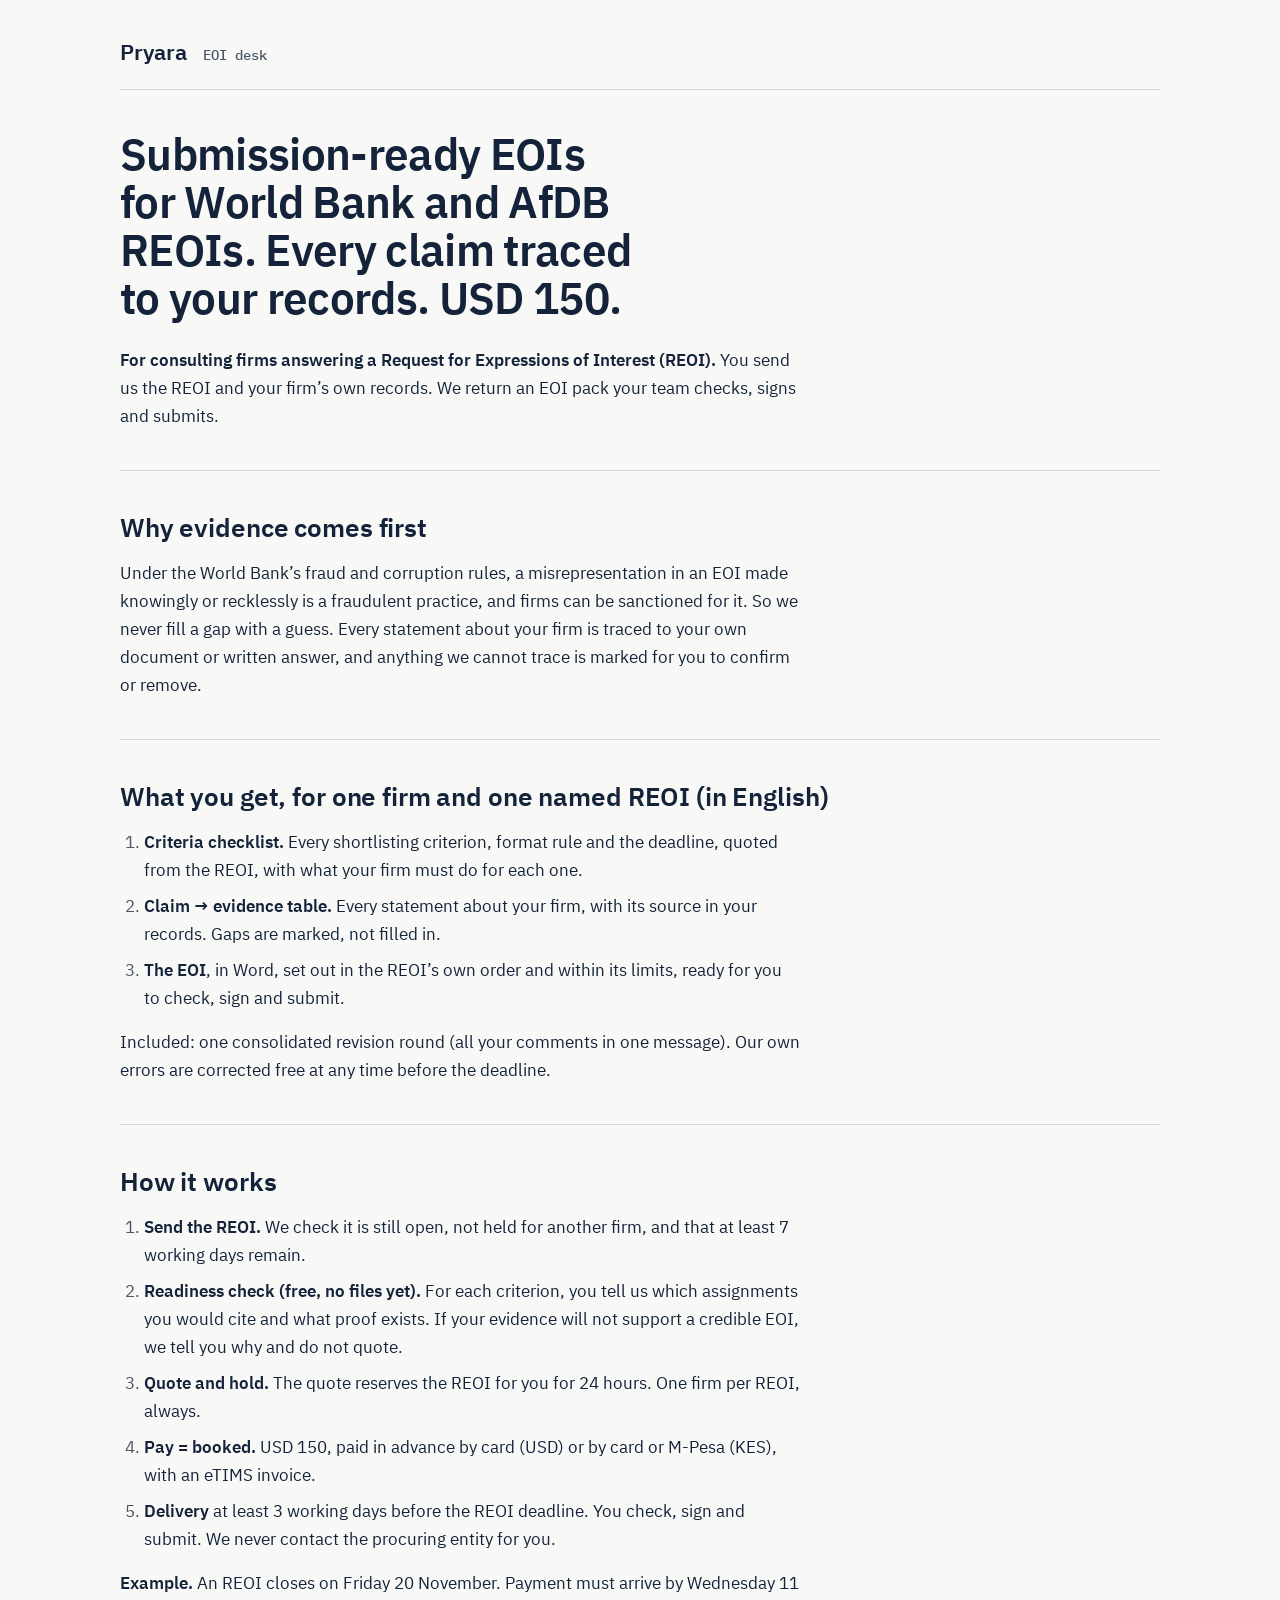
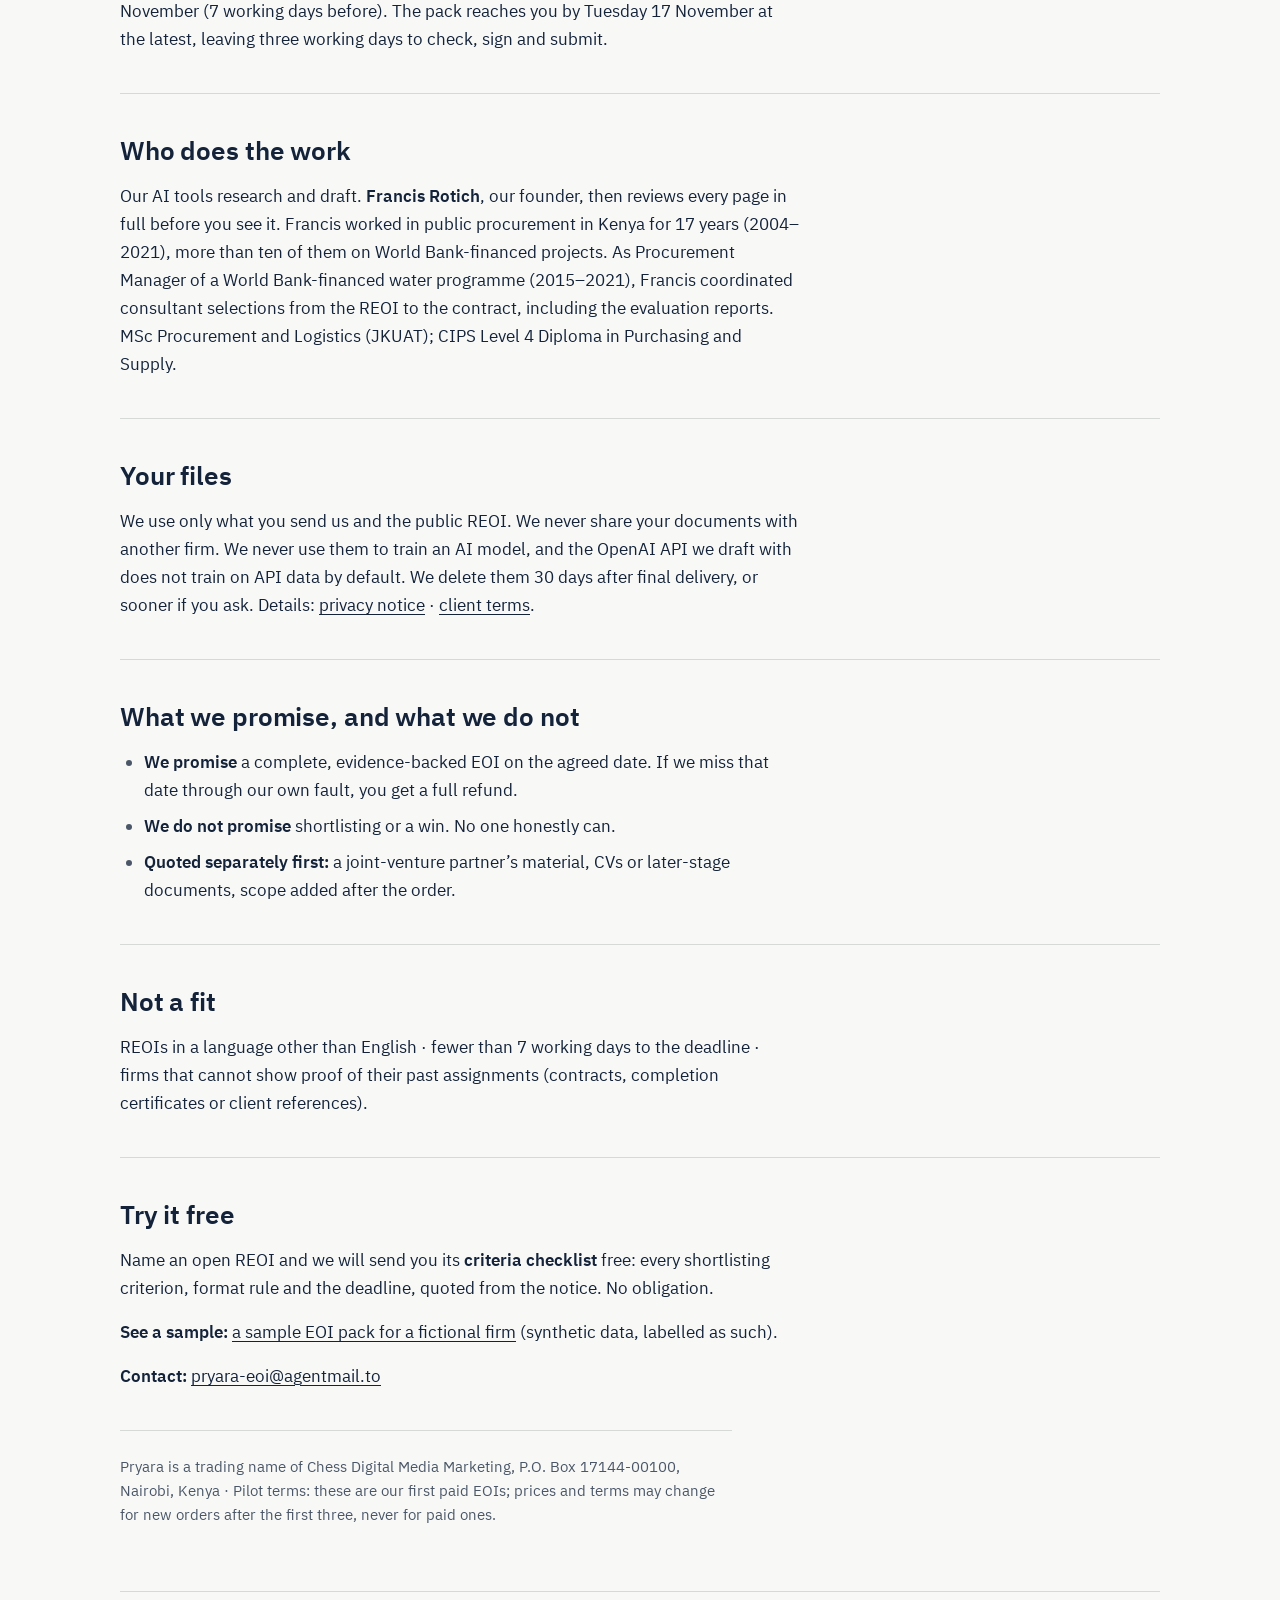
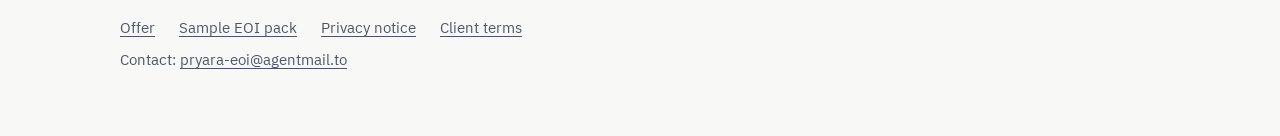
==== index.html @ a2b66bf9 "Site build 2026-10-09T13:45:29Z from company b26bb62" ====
<!doctype html>
<html lang="en-GB">
<head>
<meta charset="utf-8">
<meta name="viewport" content="width=device-width, initial-scale=1">
<title>Pryara: submission-ready EOIs for World Bank and AfDB
REOIs</title>
<meta name="description" content="Send us a World Bank or AfDB REOI and
your firm's own records. We return an EOI pack your team checks, signs
and submits. Every claim traced. USD 150.">
<link rel="canonical" href="https://pryara.com/">
<meta name="color-scheme" content="light dark">
<meta property="og:type" content="website">
<meta property="og:site_name" content="Pryara">
<meta property="og:title" content="Pryara: submission-ready EOIs for
World Bank and AfDB REOIs">
<meta property="og:description" content="Send us a World Bank or AfDB
REOI and your firm's own records. We return an EOI pack your team
checks, signs and submits. Every claim traced. USD 150.">
<meta property="og:url" content="https://pryara.com/">
<link rel="preload" href="fonts/PryaraSans-Regular.woff2" as="font" type="font/woff2" crossorigin>
<link rel="preload" href="fonts/PryaraSans-SemiBold.woff2" as="font" type="font/woff2" crossorigin>
<link rel="stylesheet" href="style.css">
<script type="application/ld+json">
{
  "@context": "https://schema.org",
  "@type": "ProfessionalService",
  "name": "Pryara",
  "legalName": "Chess Digital Media Marketing",
  "url": "https://pryara.com/",
  "description": "Submission-ready EOIs for consulting firms answering World Bank and AfDB REOIs. Every claim traced to the firm's own records.",
  "email": "pryara-eoi@agentmail.to",
  "address": {
    "@type": "PostalAddress",
    "postOfficeBoxNumber": "17144",
    "postalCode": "00100",
    "addressLocality": "Nairobi",
    "addressCountry": "KE"
  },
  "founder": { "@type": "Person", "name": "Francis Rotich" },
  "knowsLanguage": "en",
  "makesOffer": {
    "@type": "Offer",
    "price": "150",
    "priceCurrency": "USD",
    "itemOffered": {
      "@type": "Service",
      "name": "EOI pack for one firm and one named REOI",
      "description": "Criteria checklist, claim-to-evidence table and the EOI in Word, in the REOI's own order, ready for the firm to check, sign and submit."
    }
  }
}
</script>
</head>
<body class="page-index">
<a class="skip" href="#main">Skip to content</a>
<header class="site-header">
  <a class="wordmark" href="./" aria-label="Pryara home">Pryara</a><span class="descriptor">EOI desk</span>
</header>
<main id="main">
<h1
id="submission-ready-eois-for-world-bank-and-afdb-reois-every-claim-traced-to-your-records-usd-150">Submission-ready
EOIs for World Bank and AfDB REOIs. Every claim traced to your records.
USD 150.</h1>
<p><strong>For consulting firms answering a Request for Expressions of
Interest (REOI).</strong> You send us the REOI and your firm’s own
records. We return an EOI pack your team checks, signs and submits.</p>
<h2 id="why-evidence-comes-first">Why evidence comes first</h2>
<p>Under the World Bank’s fraud and corruption rules, a
misrepresentation in an EOI made knowingly or recklessly is a fraudulent
practice, and firms can be sanctioned for it. So we never fill a gap
with a guess. Every statement about your firm is traced to your own
document or written answer, and anything we cannot trace is marked for
you to confirm or remove.</p>
<h2 id="what-you-get-for-one-firm-and-one-named-reoi-in-english">What
you get, for one firm and one named REOI (in English)</h2>
<ol type="1">
<li><strong>Criteria checklist.</strong> Every shortlisting criterion,
format rule and the deadline, quoted from the REOI, with what your firm
must do for each one.</li>
<li><strong>Claim → evidence table.</strong> Every statement about your
firm, with its source in your records. Gaps are marked, not filled
in.</li>
<li><strong>The EOI</strong>, in Word, set out in the REOI’s own order
and within its limits, ready for you to check, sign and submit.</li>
</ol>
<p>Included: one consolidated revision round (all your comments in one
message). Our own errors are corrected free at any time before the
deadline.</p>
<h2 id="how-it-works">How it works</h2>
<ol type="1">
<li><strong>Send the REOI.</strong> We check it is still open, not held
for another firm, and that at least 7 working days remain.</li>
<li><strong>Readiness check (free, no files yet).</strong> For each
criterion, you tell us which assignments you would cite and what proof
exists. If your evidence will not support a credible EOI, we tell you
why and do not quote.</li>
<li><strong>Quote and hold.</strong> The quote reserves the REOI for you
for 24 hours. One firm per REOI, always.</li>
<li><strong>Pay = booked.</strong> USD 150, paid in advance by card
(USD) or by card or M-Pesa (KES), with an eTIMS invoice.</li>
<li><strong>Delivery</strong> at least 3 working days before the REOI
deadline. You check, sign and submit. We never contact the procuring
entity for you.</li>
</ol>
<p><strong>Example.</strong> An REOI closes on Friday 20 November.
Payment must arrive by Wednesday 11 November (7 working days before).
The pack reaches you by Tuesday 17 November at the latest, leaving three
working days to check, sign and submit.</p>
<h2 id="who-does-the-work">Who does the work</h2>
<p>Our AI tools research and draft. <strong>Francis Rotich</strong>, our
founder, then reviews every page in full before you see it. Francis
worked in public procurement in Kenya for 17 years (2004–2021), more
than ten of them on World Bank-financed projects. As Procurement Manager
of a World Bank-financed water programme (2015–2021), Francis
coordinated consultant selections from the REOI to the contract,
including the evaluation reports. MSc Procurement and Logistics (JKUAT);
CIPS Level 4 Diploma in Purchasing and Supply.</p>
<h2 id="your-files">Your files</h2>
<p>We use only what you send us and the public REOI. We never share your
documents with another firm. We never use them to train an AI model, and
the OpenAI API we draft with does not train on API data by default. We
delete them 30 days after final delivery, or sooner if you ask. Details:
<a href="privacy.html">privacy notice</a> · <a
href="client-terms.html">client terms</a>.</p>
<h2 id="what-we-promise-and-what-we-do-not">What we promise, and what we
do not</h2>
<ul>
<li><strong>We promise</strong> a complete, evidence-backed EOI on the
agreed date. If we miss that date through our own fault, you get a full
refund.</li>
<li><strong>We do not promise</strong> shortlisting or a win. No one
honestly can.</li>
<li><strong>Quoted separately first:</strong> a joint-venture partner’s
material, CVs or later-stage documents, scope added after the
order.</li>
</ul>
<h2 id="not-a-fit">Not a fit</h2>
<p>REOIs in a language other than English · fewer than 7 working days to
the deadline · firms that cannot show proof of their past assignments
(contracts, completion certificates or client references).</p>
<h2 id="try-it-free">Try it free</h2>
<p>Name an open REOI and we will send you its <strong>criteria
checklist</strong> free: every shortlisting criterion, format rule and
the deadline, quoted from the notice. No obligation.</p>
<p><strong>See a sample:</strong> <a href="sample-eoi.html">a sample EOI
pack for a fictional firm</a> (synthetic data, labelled as such).</p>
<p><strong>Contact:</strong> <a
href="mailto:pryara-eoi@agentmail.to"><span>pryara-eoi@agentmail.to</span></a></p>
<p><em>Pryara is a trading name of Chess Digital Media Marketing, P.O.
Box 17144-00100, Nairobi, Kenya · Pilot terms: these are our first paid
EOIs; prices and terms may change for new orders after the first three,
never for paid ones.</em></p>
</main>
<footer class="site-footer">
  <nav aria-label="Site">
    <a href="./">Offer</a>
    <a href="sample-eoi.html">Sample EOI pack</a>
    <a href="privacy.html">Privacy notice</a>
    <a href="client-terms.html">Client terms</a>
  </nav>
  <p>Contact: <a href="mailto:pryara-eoi@agentmail.to">pryara-eoi@agentmail.to</a></p>
</footer>
</body>
</html>
---- style.css ----
/* pryara.com: the Pryara design system (company/design/DESIGN.md), evidence ledger. Values = its tokens. */
@font-face { font-family: "Pryara Sans"; src: url("fonts/PryaraSans-Regular.woff2") format("woff2"); font-weight: 400; font-style: normal; font-display: swap; }
@font-face { font-family: "Pryara Sans"; src: url("fonts/PryaraSans-Italic.woff2") format("woff2"); font-weight: 400; font-style: italic; font-display: swap; }
@font-face { font-family: "Pryara Sans"; src: url("fonts/PryaraSans-SemiBold.woff2") format("woff2"); font-weight: 600; font-style: normal; font-display: swap; }
@font-face { font-family: "Pryara Mono"; src: url("fonts/PryaraMono-Regular.woff2") format("woff2"); font-weight: 400; font-style: normal; font-display: swap; }
@font-face { font-family: "Pryara Mono"; src: url("fonts/PryaraMono-Medium.woff2") format("woff2"); font-weight: 500; font-style: normal; font-display: swap; }

:root {
  --paper: #f8f9f7; --sheet: #ffffff; --sunken: #eceeea; --ink: #14233a; --muted: #4b5768;
  --rule: #d5dad6; --edge: #7c8794; --verified: #1b6b47; --verified-tint: #e3f0e8;
  --open: #8a5300; --open-tint: #f7ecda; --alert: #b42318;
  --sans: "Pryara Sans", "IBM Plex Sans", "Segoe UI", Roboto, "Helvetica Neue", Arial, sans-serif;
  --mono: "Pryara Mono", "IBM Plex Mono", Menlo, Consolas, "Liberation Mono", monospace;
  --space-1: 4px; --space-2: 8px; --space-3: 16px; --space-4: 24px; --space-5: 40px; --space-6: 64px;
  --measure-text: 68ch; --measure-page: 1040px;
  color-scheme: light;
}
@media (prefers-color-scheme: dark) {
  :root:not([data-theme="light"]) {
    --paper: #0e1621; --sheet: #152030; --sunken: #1b2738; --ink: #e7ecf1; --muted: #a5b1bf;
    --rule: #2a3749; --edge: #6f7d8e; --verified: #62c394; --verified-tint: #173828;
    --open: #e2ad55; --open-tint: #3a2c14; --alert: #f2877d; color-scheme: dark;
  }
}
:root[data-theme="dark"] {
  --paper: #0e1621; --sheet: #152030; --sunken: #1b2738; --ink: #e7ecf1; --muted: #a5b1bf;
  --rule: #2a3749; --edge: #6f7d8e; --verified: #62c394; --verified-tint: #173828;
  --open: #e2ad55; --open-tint: #3a2c14; --alert: #f2877d; color-scheme: dark;
}

*, *::before, *::after { box-sizing: border-box; }
html { -webkit-text-size-adjust: 100%; text-size-adjust: 100%; }
body {
  margin: 0; background: var(--paper); color: var(--ink);
  font: 400 17px/28px var(--sans); font-kerning: normal;
  padding-inline: var(--space-3);
}
.site-header, main, .site-footer { max-width: var(--measure-page); margin-inline: auto; }

/* header: the wordmark is plain type, no mark */
.site-header { display: flex; align-items: baseline; gap: var(--space-3); padding-block: var(--space-5) var(--space-4); border-bottom: 1px solid var(--rule); }
.wordmark { font: 600 22px/24px var(--sans); letter-spacing: -0.01em; color: var(--ink); text-decoration: none; }
.descriptor { font: 500 14px/20px var(--mono); color: var(--muted); }

main { padding-block: var(--space-5) var(--space-6); }
main > * { max-width: var(--measure-text); }
main > .table-wrap, main > .synthetic { max-width: none; }
p, ul, ol, blockquote, figure { margin: 0; }
main > * + * { margin-top: var(--space-3); }

h1, h2, h3 { color: var(--ink); text-wrap: balance; margin: 0; }
h1 { font: 600 44px/48px var(--sans); letter-spacing: -0.015em; max-width: 22ch; }
h1 + * { margin-top: var(--space-4); }
h2 { font: 600 26px/32px var(--sans); letter-spacing: -0.005em; padding-top: var(--space-5); border-top: 1px solid var(--rule); }
main > * + h2 { margin-top: var(--space-5); }
h2 + * { margin-top: var(--space-3); }
h3 { font: 600 19px/26px var(--sans); }
main > * + h3 { margin-top: var(--space-4); }
@media (max-width: 600px) { h1 { font-size: 32px; line-height: 36px; } }

strong { font-weight: 600; }
em { font-style: italic; }
ul, ol { padding-left: 1.4em; }
li + li { margin-top: var(--space-2); }
li::marker { color: var(--muted); font-variant-numeric: tabular-nums; }

/* last paragraph of each page = the trading-name line, in italics */
main > p:last-child { color: var(--muted); font-size: 15px; line-height: 24px; border-top: 1px solid var(--rule); padding-top: var(--space-4); margin-top: var(--space-5); }
main > p:last-child em { font-style: normal; }

a { color: var(--ink); text-decoration: underline; text-decoration-thickness: 1px; text-underline-offset: 3px; }
a:hover { text-decoration-color: var(--verified); text-decoration-thickness: 2px; }
:focus-visible { outline: 2px solid var(--verified); outline-offset: 2px; }
.skip { position: absolute; left: -9999px; }
.skip:focus { left: var(--space-3); top: var(--space-3); background: var(--sheet); padding: var(--space-2) var(--space-3); border: 1px solid var(--edge); border-radius: 2px; }

/* the ledger table */
.table-wrap { overflow-x: auto; border: 1px solid var(--rule); background: var(--sheet); }
table { border-collapse: collapse; width: 100%; min-width: 640px; font-size: 15px; line-height: 24px; font-variant-numeric: tabular-nums; }
th { background: var(--sunken); text-align: left; vertical-align: bottom; font: 600 12px/16px var(--sans); letter-spacing: 0.08em; text-transform: uppercase; }
th, td { padding: var(--space-2) var(--space-3); border-bottom: 1px solid var(--rule); }
td { vertical-align: top; }
tr:last-child td { border-bottom: 0; }
td:first-child { font: 500 14px/24px var(--mono); white-space: nowrap; }
.status { display: inline-block; border-radius: 2px; padding: 2px var(--space-2); font: 600 12px/16px var(--sans); letter-spacing: 0.08em; text-transform: uppercase; white-space: nowrap; }
.status-open { color: var(--open); background: var(--open-tint); }

/* quoted EOI text and the synthetic banner */
blockquote { background: var(--sunken); border-radius: 4px; padding: var(--space-3) var(--space-4); }
blockquote > * + * { margin-top: var(--space-3); }
.synthetic { border: 1px solid var(--alert); background: var(--sheet); padding: var(--space-3) var(--space-4); }
.synthetic strong:first-child { color: var(--alert); }

.site-footer { border-top: 1px solid var(--rule); padding-block: var(--space-4) var(--space-6); color: var(--muted); font-size: 15px; line-height: 24px; }
.site-footer nav { display: flex; flex-wrap: wrap; gap: var(--space-2) var(--space-4); margin-bottom: var(--space-2); }
.site-footer p { margin: 0; }
.site-footer a { color: var(--muted); }

@media print {
  body { background: #fff; color: #000; }
  .skip, .site-footer nav { display: none; }
}
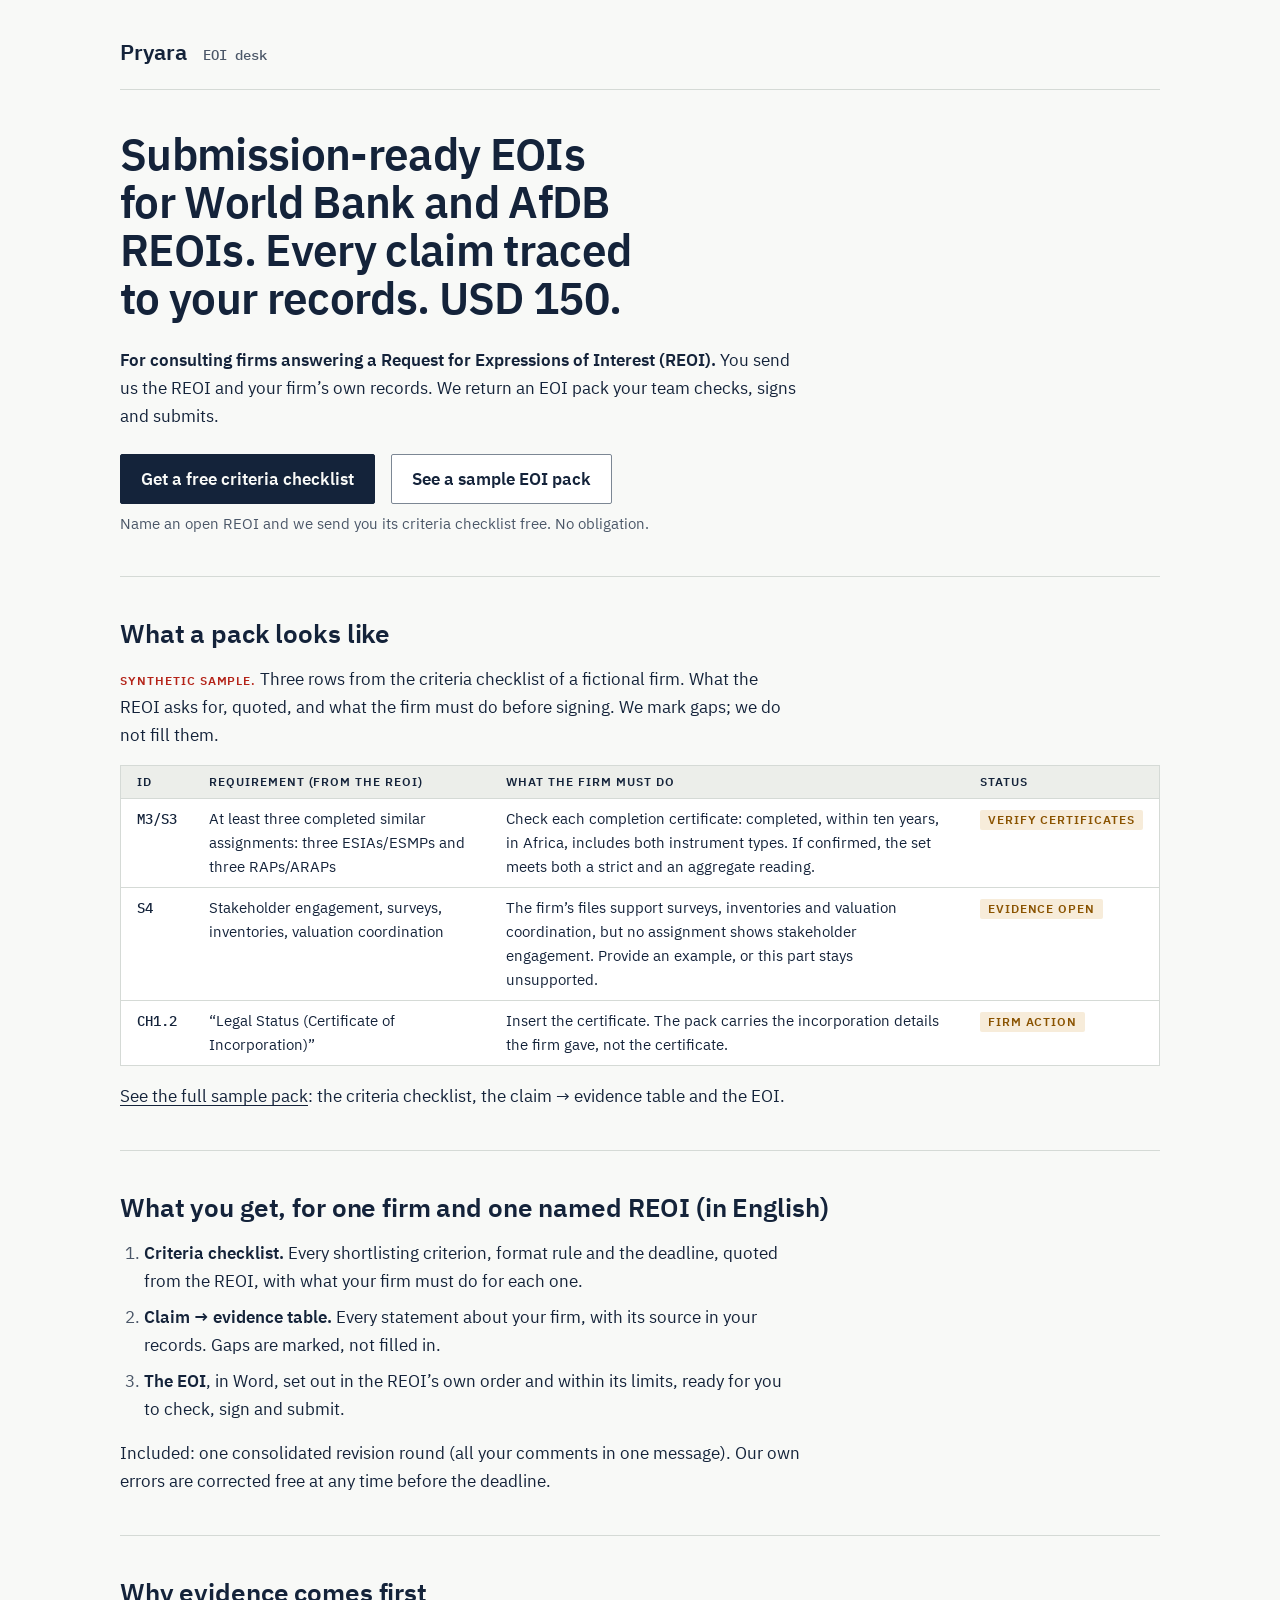
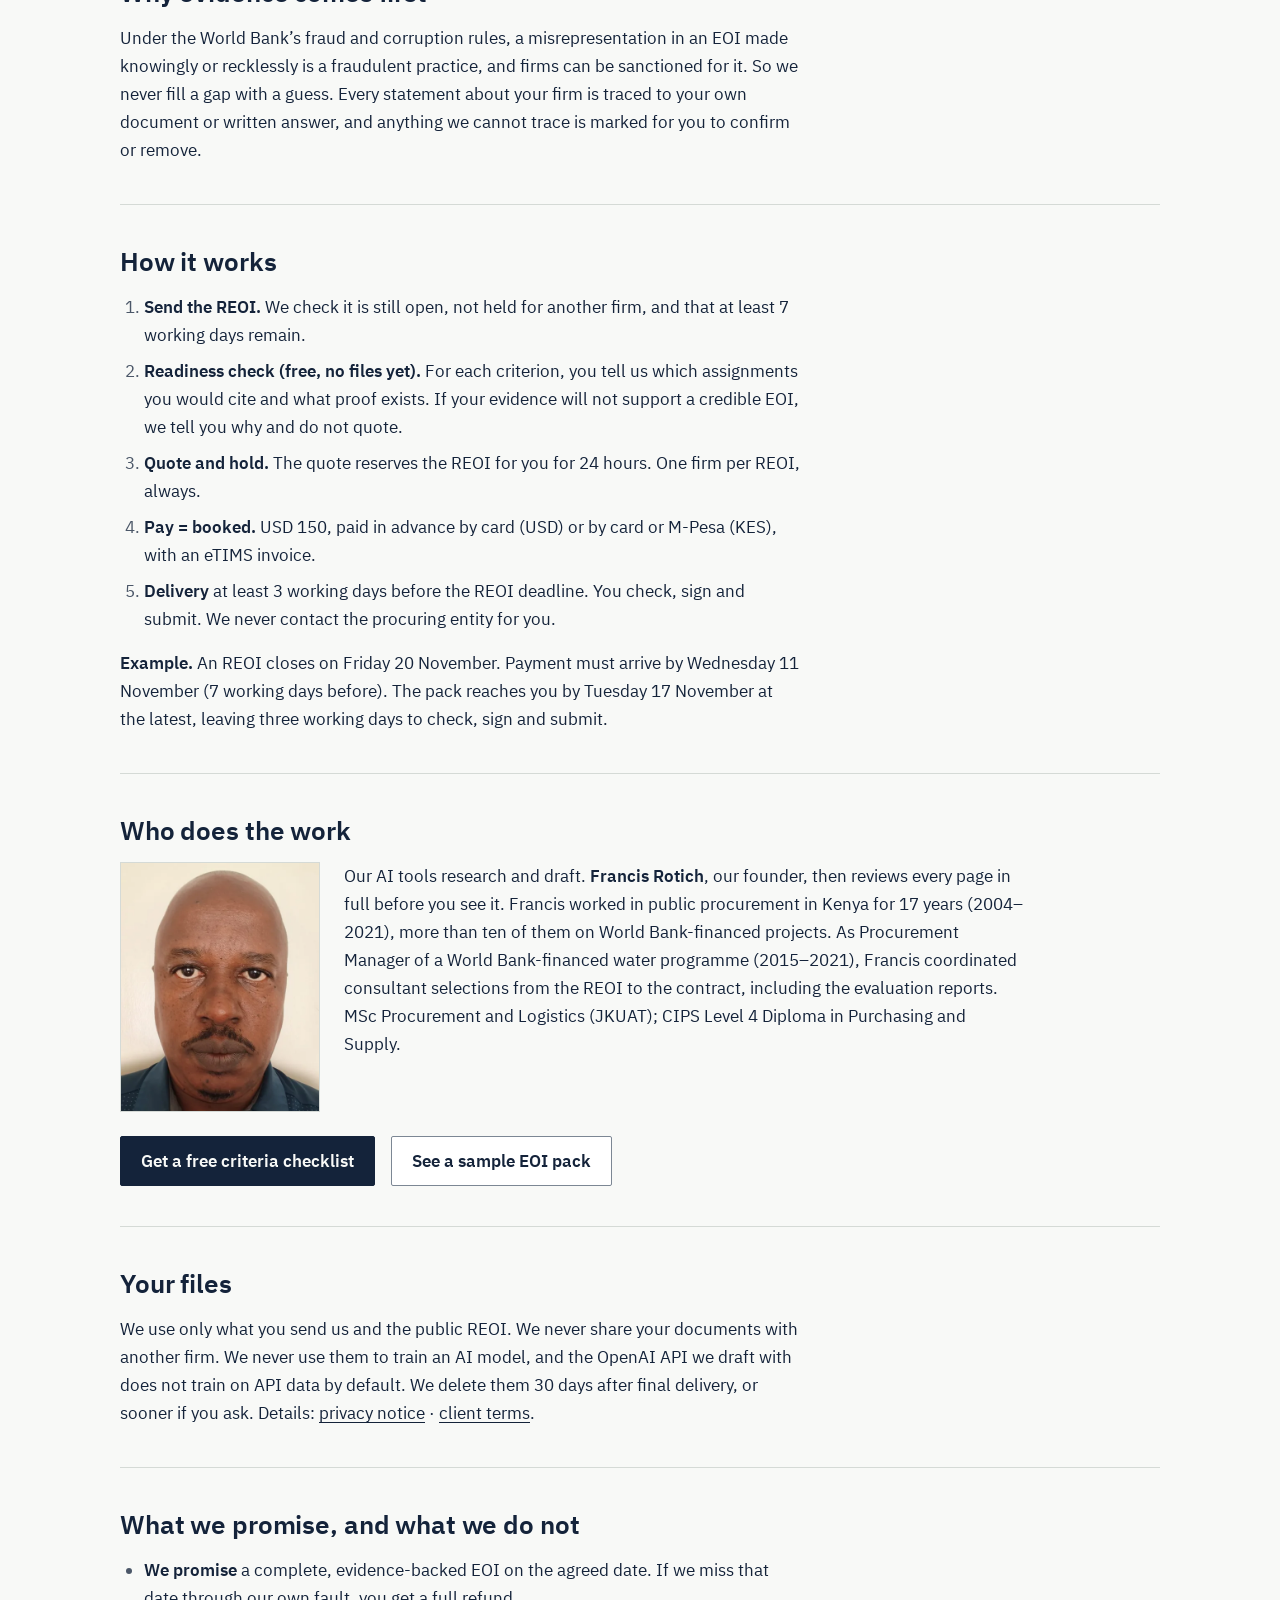
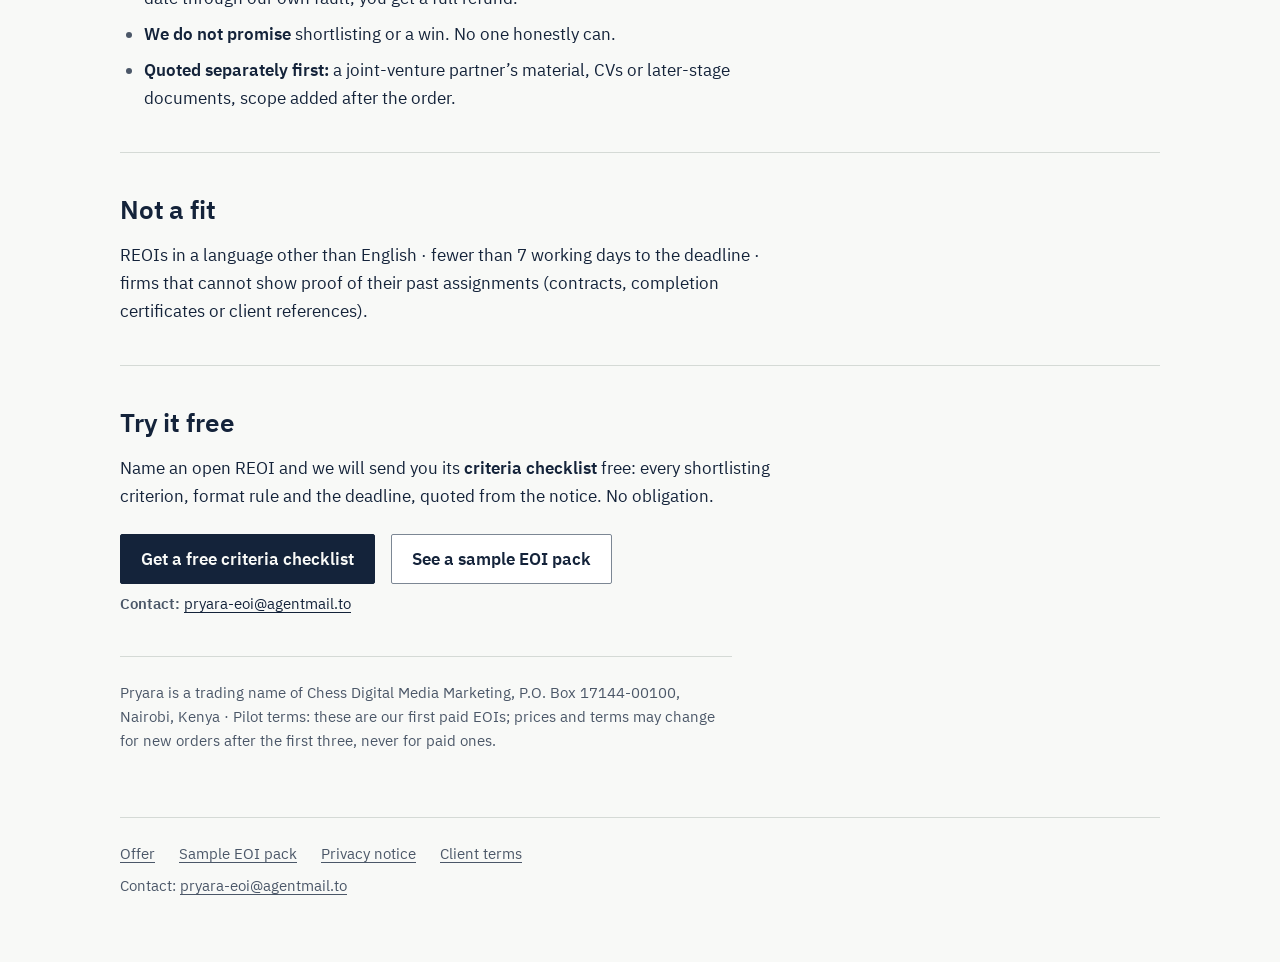
==== commit a841e021: "Site build 2026-10-10T09:41:28Z from company 09cbbc4" ====
--- a/index.html
+++ b/index.html
@@ -9,15 +9,25 @@
 your firm's own records. We return an EOI pack your team checks, signs
 and submits. Every claim traced. USD 150.">
 <link rel="canonical" href="https://pryara.com/">
+<link rel="alternate" type="text/markdown" href="index.md" title="This page as Markdown">
 <meta name="color-scheme" content="light dark">
 <meta property="og:type" content="website">
 <meta property="og:site_name" content="Pryara">
+<meta property="og:locale" content="en_GB">
 <meta property="og:title" content="Pryara: submission-ready EOIs for
 World Bank and AfDB REOIs">
 <meta property="og:description" content="Send us a World Bank or AfDB
 REOI and your firm's own records. We return an EOI pack your team
 checks, signs and submits. Every claim traced. USD 150.">
 <meta property="og:url" content="https://pryara.com/">
+<meta property="og:image" content="https://pryara.com/og.png">
+<meta property="og:image:width" content="1200">
+<meta property="og:image:height" content="630">
+<meta property="og:image:alt" content="Pryara EOI desk: submission-ready EOIs for World Bank and AfDB REOIs. Every claim traced to your records. USD 150.">
+<meta name="twitter:card" content="summary_large_image">
+<link rel="icon" href="favicon.ico" sizes="32x32">
+<link rel="icon" href="icon.svg" type="image/svg+xml">
+<link rel="apple-touch-icon" href="apple-touch-icon.png">
 <link rel="preload" href="fonts/PryaraSans-Regular.woff2" as="font" type="font/woff2" crossorigin>
 <link rel="preload" href="fonts/PryaraSans-SemiBold.woff2" as="font" type="font/woff2" crossorigin>
 <link rel="stylesheet" href="style.css">
@@ -28,6 +38,7 @@
   "name": "Pryara",
   "legalName": "Chess Digital Media Marketing",
   "url": "https://pryara.com/",
+  "image": "https://pryara.com/og.png",
   "description": "Submission-ready EOIs for consulting firms answering World Bank and AfDB REOIs. Every claim traced to the firm's own records.",
   "email": "pryara-eoi@agentmail.to",
   "address": {
@@ -37,7 +48,12 @@
     "addressLocality": "Nairobi",
     "addressCountry": "KE"
   },
-  "founder": { "@type": "Person", "name": "Francis Rotich" },
+  "founder": {
+    "@type": "Person",
+    "name": "Francis Rotich",
+    "jobTitle": "Founder",
+    "image": "https://pryara.com/img/founder.jpg"
+  },
   "knowsLanguage": "en",
   "makesOffer": {
     "@type": "Offer",
@@ -65,13 +81,71 @@
 <p><strong>For consulting firms answering a Request for Expressions of
 Interest (REOI).</strong> You send us the REOI and your firm’s own
 records. We return an EOI pack your team checks, signs and submits.</p>
-<h2 id="why-evidence-comes-first">Why evidence comes first</h2>
-<p>Under the World Bank’s fraud and corruption rules, a
-misrepresentation in an EOI made knowingly or recklessly is a fraudulent
-practice, and firms can be sanctioned for it. So we never fill a gap
-with a guess. Every statement about your firm is traced to your own
-document or written answer, and anything we cannot trace is marked for
-you to confirm or remove.</p>
+<div class="actions">
+<a
+href="mailto:pryara-eoi@agentmail.to?subject=Free%20criteria%20checklist%20%28pryara.com%2C%20top%29&amp;body=REOI%20%28link%20or%20reference%20number%29%3A%0A%0AFirm%20name%3A%0A"
+class="btn btn-primary">Get a free criteria checklist</a> <a
+href="sample-eoi.html" class="btn btn-secondary">See a sample EOI
+pack</a>
+</div>
+<p>Name an open REOI and we send you its criteria checklist free. No
+obligation.</p>
+<h2 id="what-a-pack-looks-like">What a pack looks like</h2>
+<div class="synthetic-label">
+<p><strong>SYNTHETIC SAMPLE.</strong> Three rows from the criteria
+checklist of a fictional firm. What the REOI asks for, quoted, and what
+the firm must do before signing. We mark gaps; we do not fill them.</p>
+</div>
+<div class="table-wrap stack" tabindex="0" role="region"
+aria-label="Table">
+<table role="table">
+<thead>
+<tr role="row">
+<th role="columnheader">ID</th>
+<th role="columnheader">Requirement (from the REOI)</th>
+<th role="columnheader">What the firm must do</th>
+<th role="columnheader">Status</th>
+</tr>
+</thead>
+<tbody>
+<tr role="row">
+<td data-label="ID" role="cell">M3/S3</td>
+<td data-label="Requirement (from the REOI)" role="cell">At least three
+completed similar assignments: three ESIAs/ESMPs and three
+RAPs/ARAPs</td>
+<td data-label="What the firm must do" role="cell">Check each completion
+certificate: completed, within ten years, in Africa, includes both
+instrument types. If confirmed, the set meets both a strict and an
+aggregate reading.</td>
+<td data-label="Status" role="cell"><span
+class="status status-open">Verify certificates</span></td>
+</tr>
+<tr role="row">
+<td data-label="ID" role="cell">S4</td>
+<td data-label="Requirement (from the REOI)" role="cell">Stakeholder
+engagement, surveys, inventories, valuation coordination</td>
+<td data-label="What the firm must do" role="cell">The firm’s files
+support surveys, inventories and valuation coordination, but no
+assignment shows stakeholder engagement. Provide an example, or this
+part stays unsupported.</td>
+<td data-label="Status" role="cell"><span
+class="status status-open">Evidence open</span></td>
+</tr>
+<tr role="row">
+<td data-label="ID" role="cell">CH1.2</td>
+<td data-label="Requirement (from the REOI)" role="cell">“Legal Status
+(Certificate of Incorporation)”</td>
+<td data-label="What the firm must do" role="cell">Insert the
+certificate. The pack carries the incorporation details the firm gave,
+not the certificate.</td>
+<td data-label="Status" role="cell"><span
+class="status status-open">Firm action</span></td>
+</tr>
+</tbody>
+</table>
+</div>
+<p><a href="sample-eoi.html">See the full sample pack</a>: the criteria
+checklist, the claim → evidence table and the EOI.</p>
 <h2 id="what-you-get-for-one-firm-and-one-named-reoi-in-english">What
 you get, for one firm and one named REOI (in English)</h2>
 <ol type="1">
@@ -87,6 +161,13 @@
 <p>Included: one consolidated revision round (all your comments in one
 message). Our own errors are corrected free at any time before the
 deadline.</p>
+<h2 id="why-evidence-comes-first">Why evidence comes first</h2>
+<p>Under the World Bank’s fraud and corruption rules, a
+misrepresentation in an EOI made knowingly or recklessly is a fraudulent
+practice, and firms can be sanctioned for it. So we never fill a gap
+with a guess. Every statement about your firm is traced to your own
+document or written answer, and anything we cannot trace is marked for
+you to confirm or remove.</p>
 <h2 id="how-it-works">How it works</h2>
 <ol type="1">
 <li><strong>Send the REOI.</strong> We check it is still open, not held
@@ -108,6 +189,9 @@
 The pack reaches you by Tuesday 17 November at the latest, leaving three
 working days to check, sign and submit.</p>
 <h2 id="who-does-the-work">Who does the work</h2>
+<div class="founder">
+<picture><source srcset="img/founder.webp" type="image/webp"><img src="img/founder.jpg" width="200" height="250" loading="lazy" decoding="async" alt="Francis Rotich, founder of Pryara"></picture>
+<div class="founder-text">
 <p>Our AI tools research and draft. <strong>Francis Rotich</strong>, our
 founder, then reviews every page in full before you see it. Francis
 worked in public procurement in Kenya for 17 years (2004–2021), more
@@ -116,6 +200,15 @@
 coordinated consultant selections from the REOI to the contract,
 including the evaluation reports. MSc Procurement and Logistics (JKUAT);
 CIPS Level 4 Diploma in Purchasing and Supply.</p>
+</div>
+</div>
+<div class="actions">
+<a
+href="mailto:pryara-eoi@agentmail.to?subject=Free%20criteria%20checklist%20%28pryara.com%2C%20middle%29&amp;body=REOI%20%28link%20or%20reference%20number%29%3A%0A%0AFirm%20name%3A%0A"
+class="btn btn-primary">Get a free criteria checklist</a> <a
+href="sample-eoi.html" class="btn btn-secondary">See a sample EOI
+pack</a>
+</div>
 <h2 id="your-files">Your files</h2>
 <p>We use only what you send us and the public REOI. We never share your
 documents with another firm. We never use them to train an AI model, and
@@ -143,10 +236,15 @@
 <p>Name an open REOI and we will send you its <strong>criteria
 checklist</strong> free: every shortlisting criterion, format rule and
 the deadline, quoted from the notice. No obligation.</p>
-<p><strong>See a sample:</strong> <a href="sample-eoi.html">a sample EOI
-pack for a fictional firm</a> (synthetic data, labelled as such).</p>
+<div class="actions">
+<a
+href="mailto:pryara-eoi@agentmail.to?subject=Free%20criteria%20checklist%20%28pryara.com%2C%20end%29&amp;body=REOI%20%28link%20or%20reference%20number%29%3A%0A%0AFirm%20name%3A%0A"
+class="btn btn-primary">Get a free criteria checklist</a> <a
+href="sample-eoi.html" class="btn btn-secondary">See a sample EOI
+pack</a>
+</div>
 <p><strong>Contact:</strong> <a
-href="mailto:pryara-eoi@agentmail.to"><span>pryara-eoi@agentmail.to</span></a></p>
+href="mailto:pryara-eoi@agentmail.to?subject=Question%20%28pryara.com%2C%20offer%29"><span>pryara-eoi@agentmail.to</span></a></p>
 <p><em>Pryara is a trading name of Chess Digital Media Marketing, P.O.
 Box 17144-00100, Nairobi, Kenya · Pilot terms: these are our first paid
 EOIs; prices and terms may change for new orders after the first three,
@@ -159,7 +257,7 @@
     <a href="privacy.html">Privacy notice</a>
     <a href="client-terms.html">Client terms</a>
   </nav>
-  <p>Contact: <a href="mailto:pryara-eoi@agentmail.to">pryara-eoi@agentmail.to</a></p>
+  <p>Contact: <a href="mailto:pryara-eoi@agentmail.to?subject=Question%20%28pryara.com%2C%20footer%29">pryara-eoi@agentmail.to</a></p>
 </footer>
 </body>
 </html>
--- a/style.css
+++ b/style.css
@@ -44,19 +44,18 @@
 
 main { padding-block: var(--space-5) var(--space-6); }
 main > * { max-width: var(--measure-text); }
-main > .table-wrap, main > .synthetic { max-width: none; }
+main > .table-wrap, main > .synthetic, main > .founder { max-width: none; }
 p, ul, ol, blockquote, figure { margin: 0; }
 main > * + * { margin-top: var(--space-3); }
 
 h1, h2, h3 { color: var(--ink); text-wrap: balance; margin: 0; }
-h1 { font: 600 44px/48px var(--sans); letter-spacing: -0.015em; max-width: 22ch; }
+h1 { font: 600 32px/36px var(--sans); letter-spacing: -0.015em; max-width: 22ch; }   /* mobile first: display-narrow */
 h1 + * { margin-top: var(--space-4); }
 h2 { font: 600 26px/32px var(--sans); letter-spacing: -0.005em; padding-top: var(--space-5); border-top: 1px solid var(--rule); }
 main > * + h2 { margin-top: var(--space-5); }
 h2 + * { margin-top: var(--space-3); }
 h3 { font: 600 19px/26px var(--sans); }
 main > * + h3 { margin-top: var(--space-4); }
-@media (max-width: 600px) { h1 { font-size: 32px; line-height: 36px; } }
 
 strong { font-weight: 600; }
 em { font-style: italic; }
@@ -91,6 +90,40 @@
 .synthetic { border: 1px solid var(--alert); background: var(--sheet); padding: var(--space-3) var(--space-4); }
 .synthetic strong:first-child { color: var(--alert); }
 
+/* PRY-419: action band (buttons), synthetic-sample label, founder block */
+.actions { display: flex; flex-wrap: wrap; gap: var(--space-3); }
+main > .actions { margin-top: var(--space-4); }
+.btn { display: block; width: 100%; text-align: center; border-radius: 2px; padding: 12px 20px; font: 600 17px/24px var(--sans); text-decoration: none; border: 1px solid var(--ink); min-height: 48px; }
+.btn-primary { background: var(--ink); color: var(--paper); }
+.btn-secondary { background: var(--sheet); color: var(--ink); border-color: var(--edge); }
+.btn:hover { text-decoration: underline; text-decoration-color: var(--verified); text-decoration-thickness: 2px; text-underline-offset: 4px; }
+.actions + p { color: var(--muted); font-size: 15px; line-height: 24px; margin-top: var(--space-2); }
+.synthetic-label strong:first-child { color: var(--alert); font: 600 12px/16px var(--sans); letter-spacing: 0.08em; text-transform: uppercase; }
+.founder { display: flex; flex-direction: column; gap: var(--space-4); align-items: flex-start; max-width: none; }
+.founder picture { flex: none; }
+.founder img { display: block; width: 160px; height: 200px; object-fit: cover; border: 1px solid var(--rule); background: var(--sunken); }
+.founder-text { max-width: var(--measure-text); }
+/* wider screens add to the phone layout (mobile first, founder 10-10) */
+@media (min-width: 601px) {
+  h1 { font-size: 44px; line-height: 48px; }
+  .btn { display: inline-block; width: auto; }
+  .founder { flex-direction: row; }
+  .founder img { width: 200px; height: 250px; }
+}
+/* phones only: ledger tables stack their rows instead of scrolling (mobile first, founder 10-10) */
+@media (max-width: 600px) {
+  .stack { overflow: visible; }
+  .stack table { min-width: 0; }
+  .stack thead { position: absolute; width: 1px; height: 1px; overflow: hidden; clip-path: inset(50%); }
+  .stack tr { display: grid; grid-template-columns: auto 1fr; gap: var(--space-1) var(--space-3); padding: var(--space-3); border-bottom: 1px solid var(--rule); }
+  .stack tr:last-child { border-bottom: 0; }
+  .stack td { display: block; padding: 0; border: 0; }
+  .stack td:first-child { grid-column: 1; }
+  .stack td:last-child { grid-column: 2; grid-row: 1; justify-self: end; }
+  .stack td:not(:first-child):not(:last-child) { grid-column: 1 / -1; }
+  .stack td:not(:first-child):not(:last-child)::before { content: attr(data-label); display: block; color: var(--muted); font: 600 12px/16px var(--sans); letter-spacing: 0.08em; text-transform: uppercase; margin-top: var(--space-2); }
+}
+
 .site-footer { border-top: 1px solid var(--rule); padding-block: var(--space-4) var(--space-6); color: var(--muted); font-size: 15px; line-height: 24px; }
 .site-footer nav { display: flex; flex-wrap: wrap; gap: var(--space-2) var(--space-4); margin-bottom: var(--space-2); }
 .site-footer p { margin: 0; }
